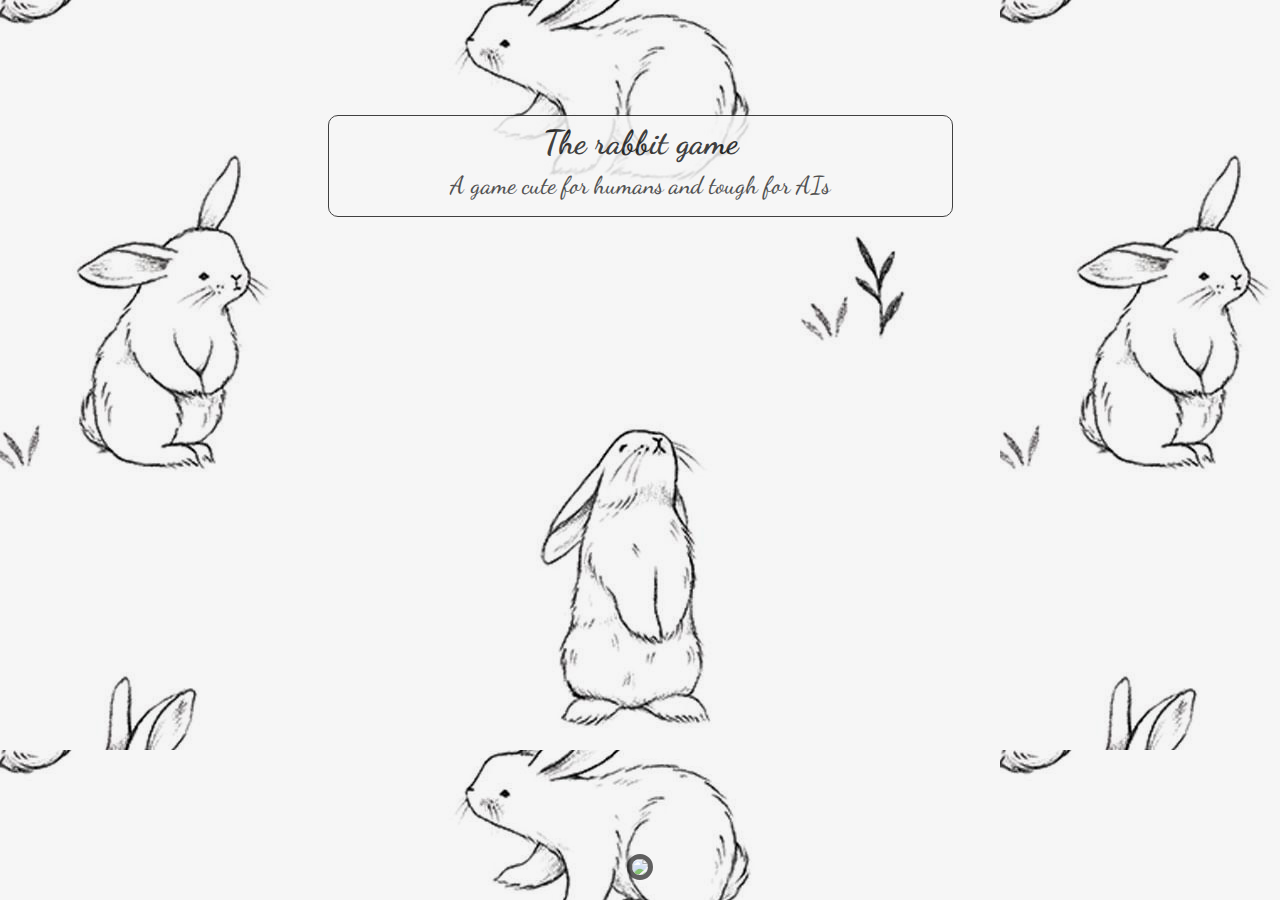
==== resources/public/index.html @ 7a27ac59 "add: what should i do modal" ====
<!DOCTYPE html>
<html lang="en">
  <head>
    <meta charset="utf-8">
    <title>The Rabbit Game</title>
    <meta content="width=device-width, initial-scale=1.0" name="viewport">
    <meta content="rabbit, game, ai, artificial, intelligence, machine, zero, artificial intelligence, machine zero" name="keywords">
    <meta content="A game cute for humans and tough for AIs" name="description">

    <link href="img/favicon.png" rel="icon">
    <link href="img/apple-touch-icon.png" rel="apple-touch-icon">

    <link href="https://fonts.googleapis.com/css?family=Lato:300,400,700,900" rel="stylesheet">
    <link href="https://fonts.googleapis.com/css?family=Dancing+Script&display=swap" rel="stylesheet">
    <link href="lib/bootstrap/css/bootstrap.min.css" rel="stylesheet">
    <link href="lib/unveil-effects/animations.css" rel="stylesheet">
    <link href="css/lapyrinthe.css" rel="stylesheet">
  </head>

  <body>
    <div id="lapy-arrows">
      <button id="music-btn" type="button" class="btn btn-light">
	<img src="img/music-note.png" class="off">
      </button>
      <button id="fx-btn" type="button" class="btn btn-light">
	<img src="img/volume.png">
      </button>
    </div>
    <div id="intro-screen" class="full-screen-overlay">
      <div class="row justify-content-center">
	<div class="col col-md-6 intro-col">
	  <div class="is-title">
	    <h1>The rabbit game</h1>
	    <h2>A game cute for humans and tough for AIs</h2>
	  </div>
	  <div class="intro-bullet">
	    <span class="ib-strong">&#x1f9d1; Play the game</span> as a human
	    <div>Have a little fun, check out all the levels</div>
	  </div>
	  <div class="intro-bullet">
	    <span class="ib-strong">&#x1f916; Watch machines</span> play the game
	    <div>check their stats and learn a bit about how artificial intelligence works</div></div>
	  <div class="intro-bullet">
	    <span class="ib-strong">&#x1f4bb; Train your own AI,</span> make it compete for the best score
	    <div>for experienced hackers</div></div>
	  <div class="intro-bullet">
	    <span class="ib-strong">&#x1f9d1; Find new AI algos </span> that can clear the last levels
	    <div>for researchers (last levels are hard for ML algorithms--but not that hard for humans)</div>
	  </div>
	</div>
      </div>
    </div>
    <div id="loading" class="full-screen-overlay">
      <img src="img/loading.gif">
      <button class="btn btn-primary"> Start! </button>
    </div>
    <div class="game-over">
      <img src="img/over.gif">
      <div id="svform-lose"></div>
    </div>
    <div class="game-won">
      <div id="svform-win"></div>
      <img>
    </div>
    <div class="game-nextlevel">
      <img src="img/nextlevel.gif">
      <div class="panel-bordered">
	<div class="claby-panel-title">About next level</div>
	<div id="next-level-info"></div>
      </div>
    </div>
    <div id="app" class="container-fluid"></div>	

    <div class="container">
      <div class="row centered">
	<div class="col-md-8 col-md-offset-2">
	  
	</div>
      </div>
    </div>
    <div id="footer" class="container-fluid">
      <div class="row">
	<div class="done-by col col-lg-6">Done with &#x1F54A; by
	  <a href="https://github.com/sittingbull" target="_blank">{Fil|Lapin}ou</a>
	</div>
	<div class="copyrights col col-lg-6">
	  &copy; Copyrights <strong>Machine Zero</strong>. All Rights Reserved
	</div>
      </div>
    </div>

    <script src="lib/jquery/jquery.min.js"></script>
    <script src="lib/bootstrap/js/bootstrap.min.js"></script>
    <script src="lib/php-mail-form/validate.js"></script>
    <script src="lib/unveil-effects/unveil-effects.js"></script>
    <script src="cljs-out/dev-main.js" type="text/javascript"></script>
  </body>
</html>
---- resources/public/css/lapyrinthe.css ----
@import 'common.css';
@import 'game_info.css';
@import 'game_board.css';
@import 'leaderboard.css';
@import 'player.css';
@import 'help_texts.css';

#app {
    text-align: center;
    min-height: 700px;
}

/* Header */
#header {
    background-color: var(--black);
    margin-bottom: 1em;
    color: var(--white);
    font-size: 1.2em;
    font-weight: 900;
}
#header #app-name {
    text-align: left;
}
#header #app-name img {
    height: 2em;
}
#header #app-name a {
    font-family: 'Dancing Script', cursive;
    text-decoration: none;
    color: var(--white);
    font-size: 1.2em;
}

#header .now-playing.human {
}

#header .now-playing.ai {
}

#header .now-playing .btn {
    padding: 0.3em 1em;
    margin: 0.5em;
}

/* Footer */
#footer {
    position: fixed;
    bottom: 0px;
    color: var(--white);
    background-color: var(--black);
}
#footer .done-by a {
    
}
#footer .copyrights {
    text-align: right;
    font-size: 0.8em;
}
/* Main */
#lapyrinthe div.col {
    padding-left: 2px;
}
#lapyrinthe div.row {
    padding-bottom: 2px;
}
#lapyrinthe row {
    margin-bottom: 2px;
}

#lapyrinthe td.player,
#lapyrinthe td.enemy-0,
#lapyrinthe td.enemy-1,
#lapyrinthe td.enemy-2,
#lapyrinthe td.enemy-3,
#lapyrinthe td.enemy-4 {
}

.board-icon {
    height: 17px;
    width: 17px;
}
		
h2.subtitle {
    margin-top: 0;
    margin-bottom: 1em;
    font-size: 1.2em;
    color: var(--links-color);
    font-weight: 600;
    display: none;
}

h2.subtitle.initial {
    position: absolute;
    font-size: 2em;
    top: 5em;
    display:block;
    z-index: 91;
}

h2.subtitle span, #intro-screen .is-title {
    background-color: var(--white);
    opacity: 0.85;
    font-weight: 900;
    border: 1px solid var(--black);
    border-radius: 10px;
    padding: 0.5em;
}

.full-screen-overlay {
    position: fixed;
    z-index: 90;
}

/* Intro screen */
#intro-screen {
    width: 100%;
    height: 100%;
    background-image: url("../img/rabbit-wallp.png");
    background-color: var(--white);
    background-repeat: repeat;
}

#intro-screen .row {
    height: 100%;
}

#intro-screen .row .col {
    padding-top: 8em;
}
#intro-screen .intro-bullet {
    padding-top: 0.5em;
    font-size: 1.5em;
    background-color: var(--white);
    opacity: 0.9;
}

#intro-screen .intro-bullet div {
    font-style: italic;
    font-size: 0.8em;
    margin-left: 1.8em;
}

#intro-screen .ib-strong {
    font-weight: 900;
}

#intro-screen h1, #intro-screen h2 {
    font-family: 'Dancing Script', cursive;
    text-align: center;
}
#intro-screen h1 {
    font-weight: 900;
    color: var(--black);
    font-size: 2.3em;
}

#intro-screen h2 {
    color: var(--black);
    opacity: 0.9;
    font-size: 1.7em;
}

#intro-screen .intro-col > div:not(.is-title){
    display: none;
}

/* Loading */

#loading {
    text-align: center;
    bottom: 20px;
    width: 100%;
}

#loading img {
    width: 20%;
    opacity: 0.7;
}

#loading button {
    display: none;
    margin-top: 5em;
}

#loading img {
    border-radius: 20px;
    border: 5px solid var(--black);
}

.game-over, .game-won, .game-nextlevel {
    display: none;
    position: fixed;
    top: 0px;
    width: 100%;
    height: 100%;
    text-align: center;
    z-index: 10;
}

.game-over { background-color: var(--black); }
.game-won, .game-nextlevel { background-color: var(--white); }

.game-over img, .game-won img, .game-nextlevel img {
    position: relative;
    margin-top: 10%;
    width: 33%;
    left: 33%;
    display: block;
    border-radius: 100%;
}

.game-nextlevel img {
    margin-top: 5%;
}
.game-nextlevel .panel-bordered {
    width: 40%;
    margin-left: 30%;
    margin-top:1em;
    font-size: 1.1em;
}

.game-nexlevel #next-level-info {
    margin-top: 0.5em;
}

.game-won p {
    font-family: "Courier New";
    font-weight: 900;
}
.game-won p br {
    padding-top: 0.3em;
}
.game-won p span.slide {
    position: relative;
    top: -1em;
    font-size: 1.5em;
    background-color: var(--white);
    color: var(--white);
    z-index: 10;
}

.game-nextlevel img {
}

.game-over button {
    margin-top: 1em;
    color: var(--black);
}

#lapyrinthe #game-board + .controls-content {
    background-color: var(--transp-white);
    border: thin var(--black) solid;
    position: absolute;
    font-size: 0.8em;
    bottom: -1.2em;
    padding: 0.2em;
}
#lapyrinthe #game-board + .controls-content div {
    display: inline;
}
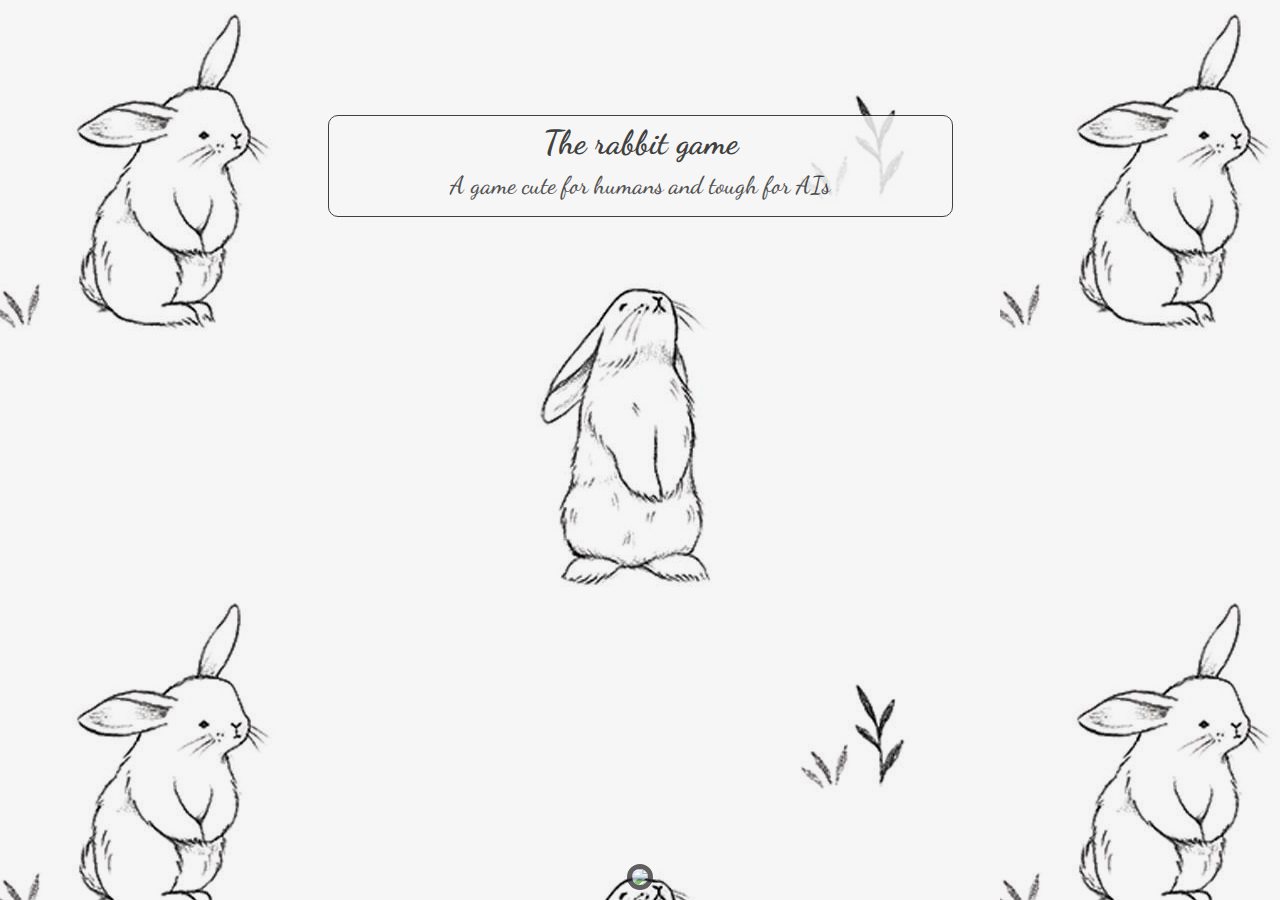
==== commit 7681764b: "fix: initial animation directly in JS in index.html" ====
--- a/resources/public/index.html
+++ b/resources/public/index.html
@@ -34,18 +34,18 @@
 	    <h2>A game cute for humans and tough for AIs</h2>
 	  </div>
 	  <div class="intro-bullet">
-	    <span class="ib-strong">&#x1f9d1; Play the game</span> as a human
+	    <span class="ib-strong">&#128102; Play the game</span> as a human
 	    <div>Have a little fun, check out all the levels</div>
 	  </div>
 	  <div class="intro-bullet">
-	    <span class="ib-strong">&#x1f916; Watch machines</span> play the game
-	    <div>check their stats and learn a bit about how artificial intelligence works</div></div>
+	    <span class="ib-strong">&#x1f916; Pick an AI</span> and watch it play
+	    <div>8 available players, each with its style and tradeoffs</div></div>
 	  <div class="intro-bullet">
-	    <span class="ib-strong">&#x1f4bb; Train your own AI,</span> make it compete for the best score
-	    <div>for experienced hackers</div></div>
+	    <span class="ib-strong">&#x1f4bb; Compare machines</span> on the various levels
+	    <div>Each level introduces a complexity. See which AI goes far, which fails and why</div></div>
 	  <div class="intro-bullet">
-	    <span class="ib-strong">&#x1f9d1; Find new AI algos </span> that can clear the last levels
-	    <div>for researchers (last levels are hard for ML algorithms--but not that hard for humans)</div>
+	    <span class="ib-strong">&#129300; Train your own AI</span>, make it compete for the best score
+	    <div>for hackers & researchers. &#9888; Last levels are hard for ML algorithms</div>
 	  </div>
 	</div>
       </div>
@@ -88,8 +88,37 @@
 	</div>
       </div>
     </div>
+    
+    <script src="lib/jquery/jquery.min.js"></script>
+    <script>
+      // Initial animation
+      function fullDomain (hrefStr) {
+	  if (hrefStr == "") return "";
+	  return (hrefStr.split("/")[2]);
+      }
+      function isPageLoadedFromInside () {
+	  return ( fullDomain(window.location.href) ==
+		   fullDomain(document.referrer));
+      }
 
-    <script src="lib/jquery/jquery.min.js"></script>
+      function animateIntroScreen (divNb) {
+	  if ( divNb < 6 ) {
+	      $("#intro-screen .intro-col > div:nth-child(" + divNb + ")")
+		  .fadeIn(2500).delay(1000)
+		  .queue(function () { animateIntroScreen(++divNb); });
+	  } else if ($("#loading .btn").is(":visible")) {
+	      $("#loading .btn")
+		  .fadeOut(100).fadeIn(100)
+		  .fadeOut(100).fadeIn(100)
+		  .fadeOut(100).fadeIn(100)
+	  }
+      }
+      if (!isPageLoadedFromInside()) {
+	  animateIntroScreen(2);
+      } else {
+	  $("#intro-screen").hide();
+      }
+    </script>
     <script src="lib/bootstrap/js/bootstrap.min.js"></script>
     <script src="lib/php-mail-form/validate.js"></script>
     <script src="lib/unveil-effects/unveil-effects.js"></script>
--- a/resources/public/css/lapyrinthe.css
+++ b/resources/public/css/lapyrinthe.css
@@ -7,7 +7,6 @@
 
 #app {
     text-align: center;
-    min-height: 700px;
 }
 
 /* Header */
@@ -168,7 +167,7 @@
 
 #loading {
     text-align: center;
-    bottom: 20px;
+    bottom: 10px;
     width: 100%;
 }
 
@@ -197,24 +196,29 @@
     z-index: 10;
 }
 
-.game-over { background-color: var(--black); }
+.game-over {
+    background-color: var(--black);
+    color: var(--white);
+}
 .game-won, .game-nextlevel { background-color: var(--white); }
 
 .game-over img, .game-won img, .game-nextlevel img {
     position: relative;
-    margin-top: 10%;
     width: 33%;
     left: 33%;
     display: block;
     border-radius: 100%;
 }
+.game-over img, .game-nextlevel img {
+    margin-top: 10%;
+}
 
 .game-nextlevel img {
-    margin-top: 5%;
+    margin-top: 1%;
 }
 .game-nextlevel .panel-bordered {
-    width: 40%;
-    margin-left: 30%;
+    width: 50%;
+    margin-left: 25%;
     margin-top:1em;
     font-size: 1.1em;
 }
@@ -246,15 +250,3 @@
     margin-top: 1em;
     color: var(--black);
 }
-
-#lapyrinthe #game-board + .controls-content {
-    background-color: var(--transp-white);
-    border: thin var(--black) solid;
-    position: absolute;
-    font-size: 0.8em;
-    bottom: -1.2em;
-    padding: 0.2em;
-}
-#lapyrinthe #game-board + .controls-content div {
-    display: inline;
-}
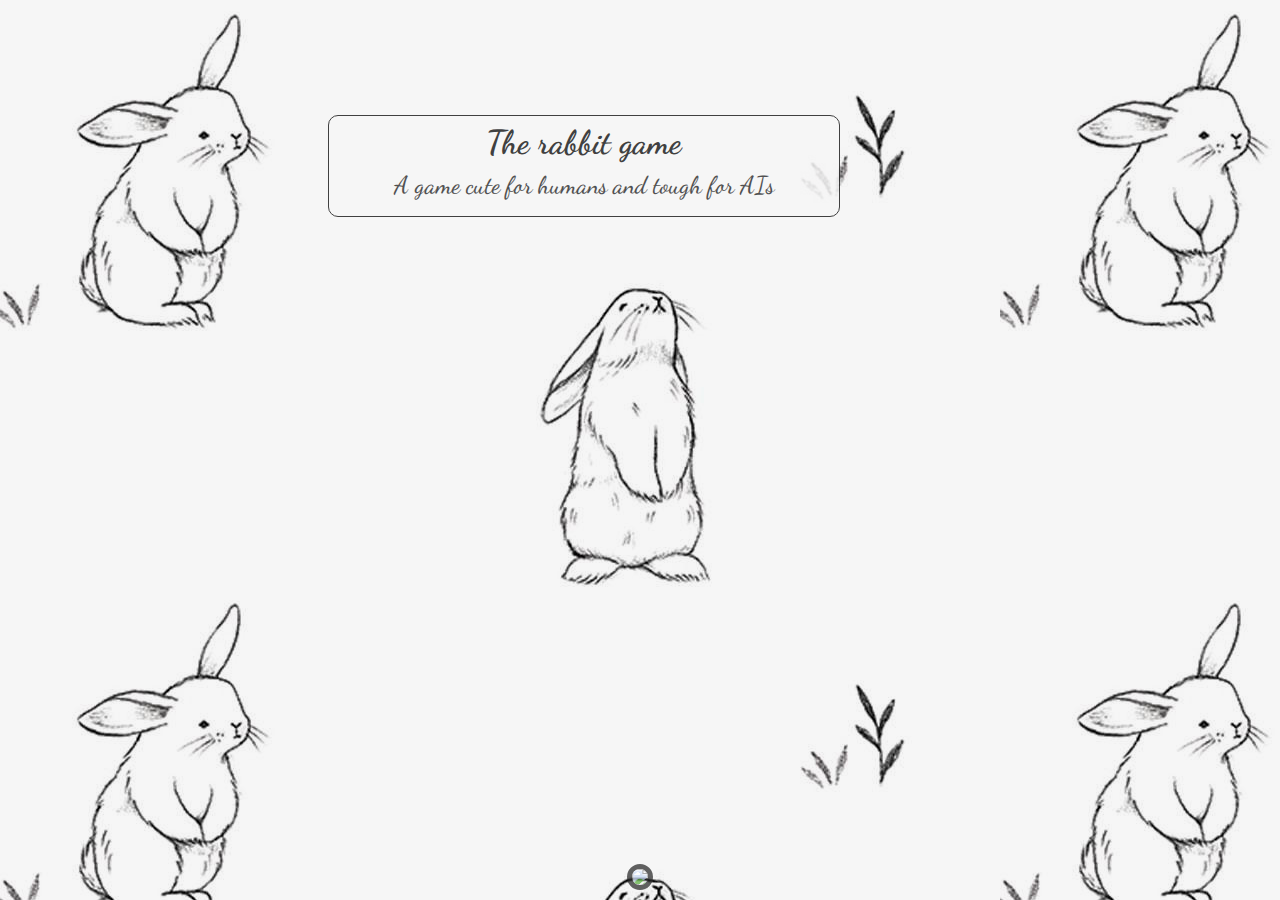
==== commit a1f939a6: "fix: nice mobile message" ====
--- a/resources/public/index.html
+++ b/resources/public/index.html
@@ -18,14 +18,6 @@
   </head>
 
   <body>
-    <div id="lapy-arrows">
-      <button id="music-btn" type="button" class="btn btn-light">
-	<img src="img/music-note.png" class="off">
-      </button>
-      <button id="fx-btn" type="button" class="btn btn-light">
-	<img src="img/volume.png">
-      </button>
-    </div>
     <div id="intro-screen" class="full-screen-overlay">
       <div class="row justify-content-center">
 	<div class="col col-md-6 intro-col">
@@ -46,7 +38,14 @@
 	  <div class="intro-bullet">
 	    <span class="ib-strong">&#129300; Train your own AI</span>, make it compete for the best score
 	    <div>for hackers & researchers. &#9888; Last levels are hard for ML algorithms</div>
+	    
 	  </div>
+	  <div id="mobile-bullet" class="intro-bullet">
+	    <span class="ib-strong">&#x1f61f; Not yet available </span> on mobile devices
+	    <div>Please try it on laptop or desktop &#x1f64f;</div>
+	    <img src="img/sad-rabbit.gif">
+	  </div>
+
 	</div>
       </div>
     </div>
@@ -91,6 +90,11 @@
     
     <script src="lib/jquery/jquery.min.js"></script>
     <script>
+      $("#mobile-bullet").hide();
+      function isMobileDevice() {
+	  mobileRegexp = new RegExp("Android|webOS|iPhone|iPad|iPod|BlackBerry|IEMobile|Opera Mini");
+	  return mobileRegexp.test(navigator.userAgent);
+      }
       // Initial animation
       function fullDomain (hrefStr) {
 	  if (hrefStr == "") return "";
@@ -113,7 +117,12 @@
 		  .fadeOut(100).fadeIn(100)
 	  }
       }
-      if (!isPageLoadedFromInside()) {
+      if (isMobileDevice()) {
+	  console.log("Should be there");
+	  $("html").css("min-width", "unset");
+	  $("#mobile-bullet").show();
+	  $("#loading").hide();
+      } else if (!isPageLoadedFromInside()) {
 	  animateIntroScreen(2);
       } else {
 	  $("#intro-screen").hide();
--- a/resources/public/css/lapyrinthe.css
+++ b/resources/public/css/lapyrinthe.css
@@ -103,6 +103,16 @@
     border: 1px solid var(--black);
     border-radius: 10px;
     padding: 0.5em;
+    width: 82%;
+}
+#intro-screen #mobile-bullet {
+    font-size: 1.2em;
+}
+#mobile-bullet img {
+    width: 50%;
+    margin-left: 15%;
+    border: thin black solid;
+    margin-top: 1em;
 }
 
 .full-screen-overlay {
